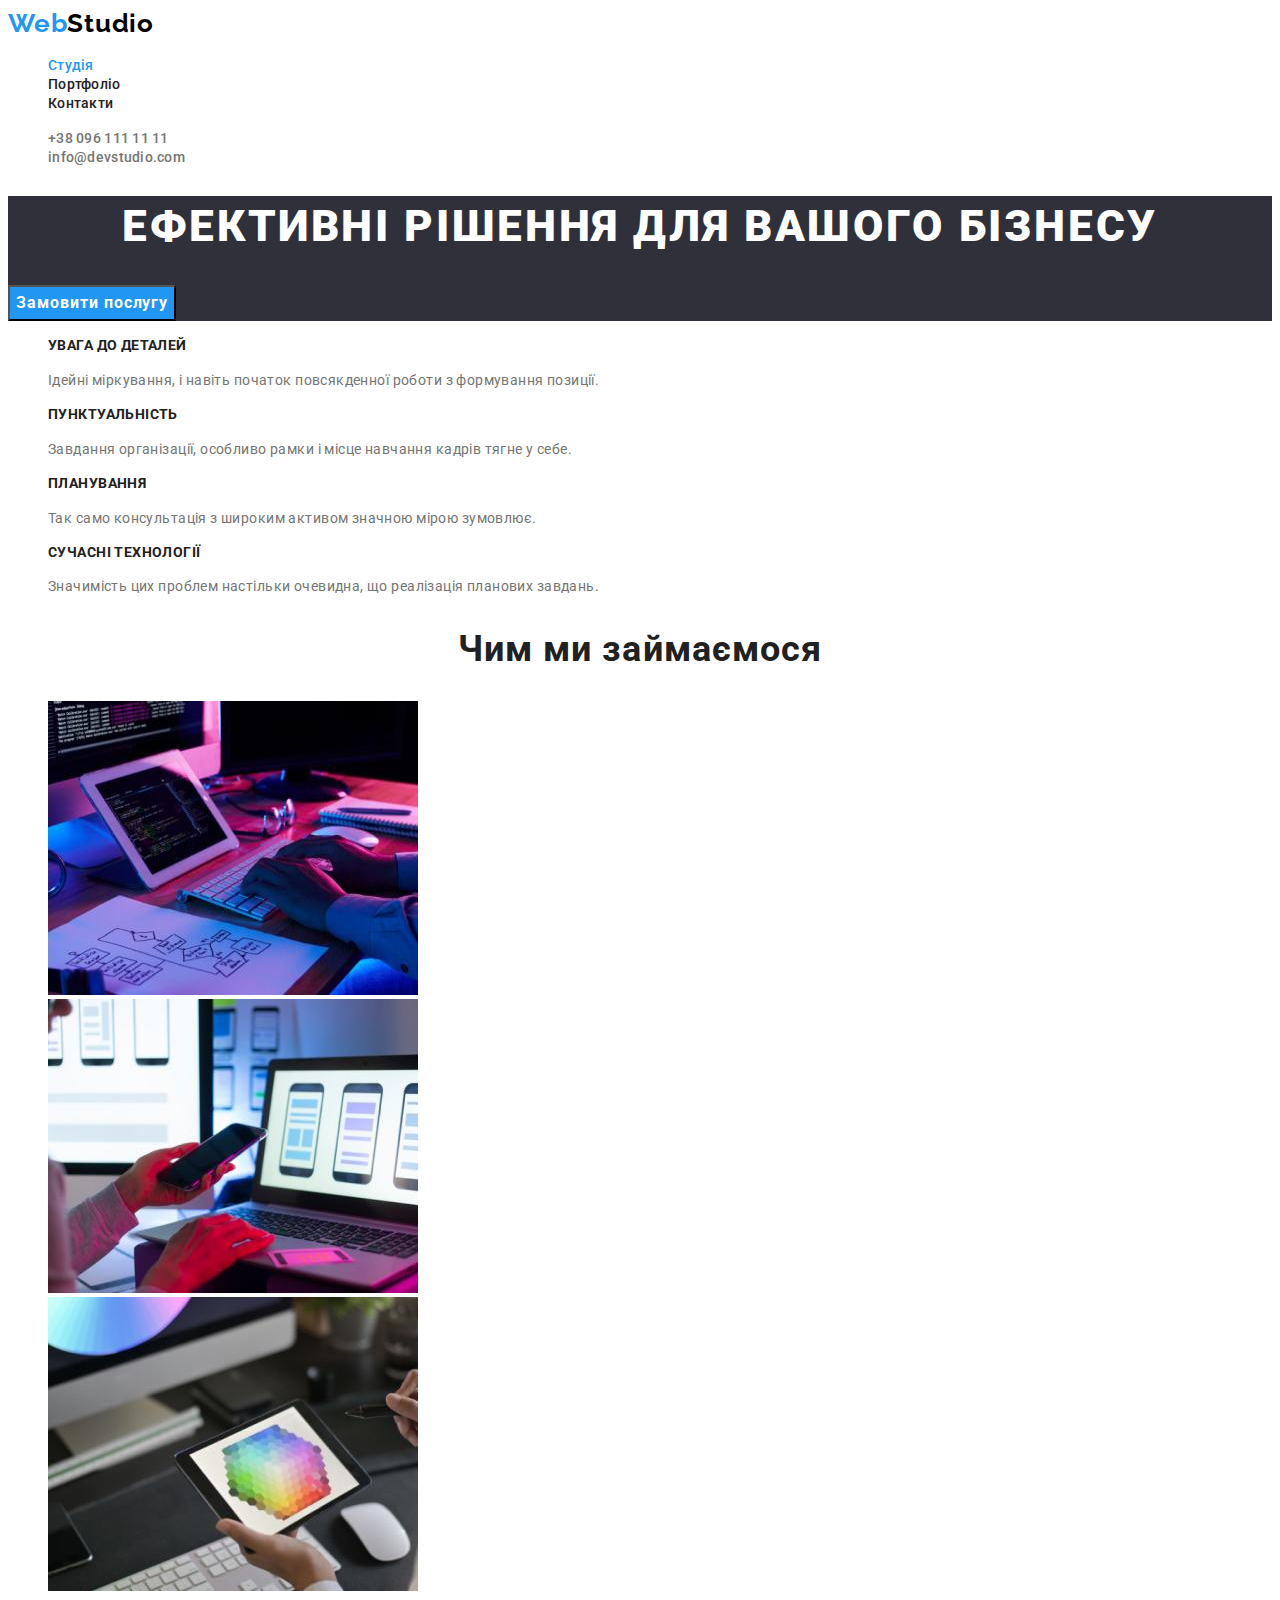
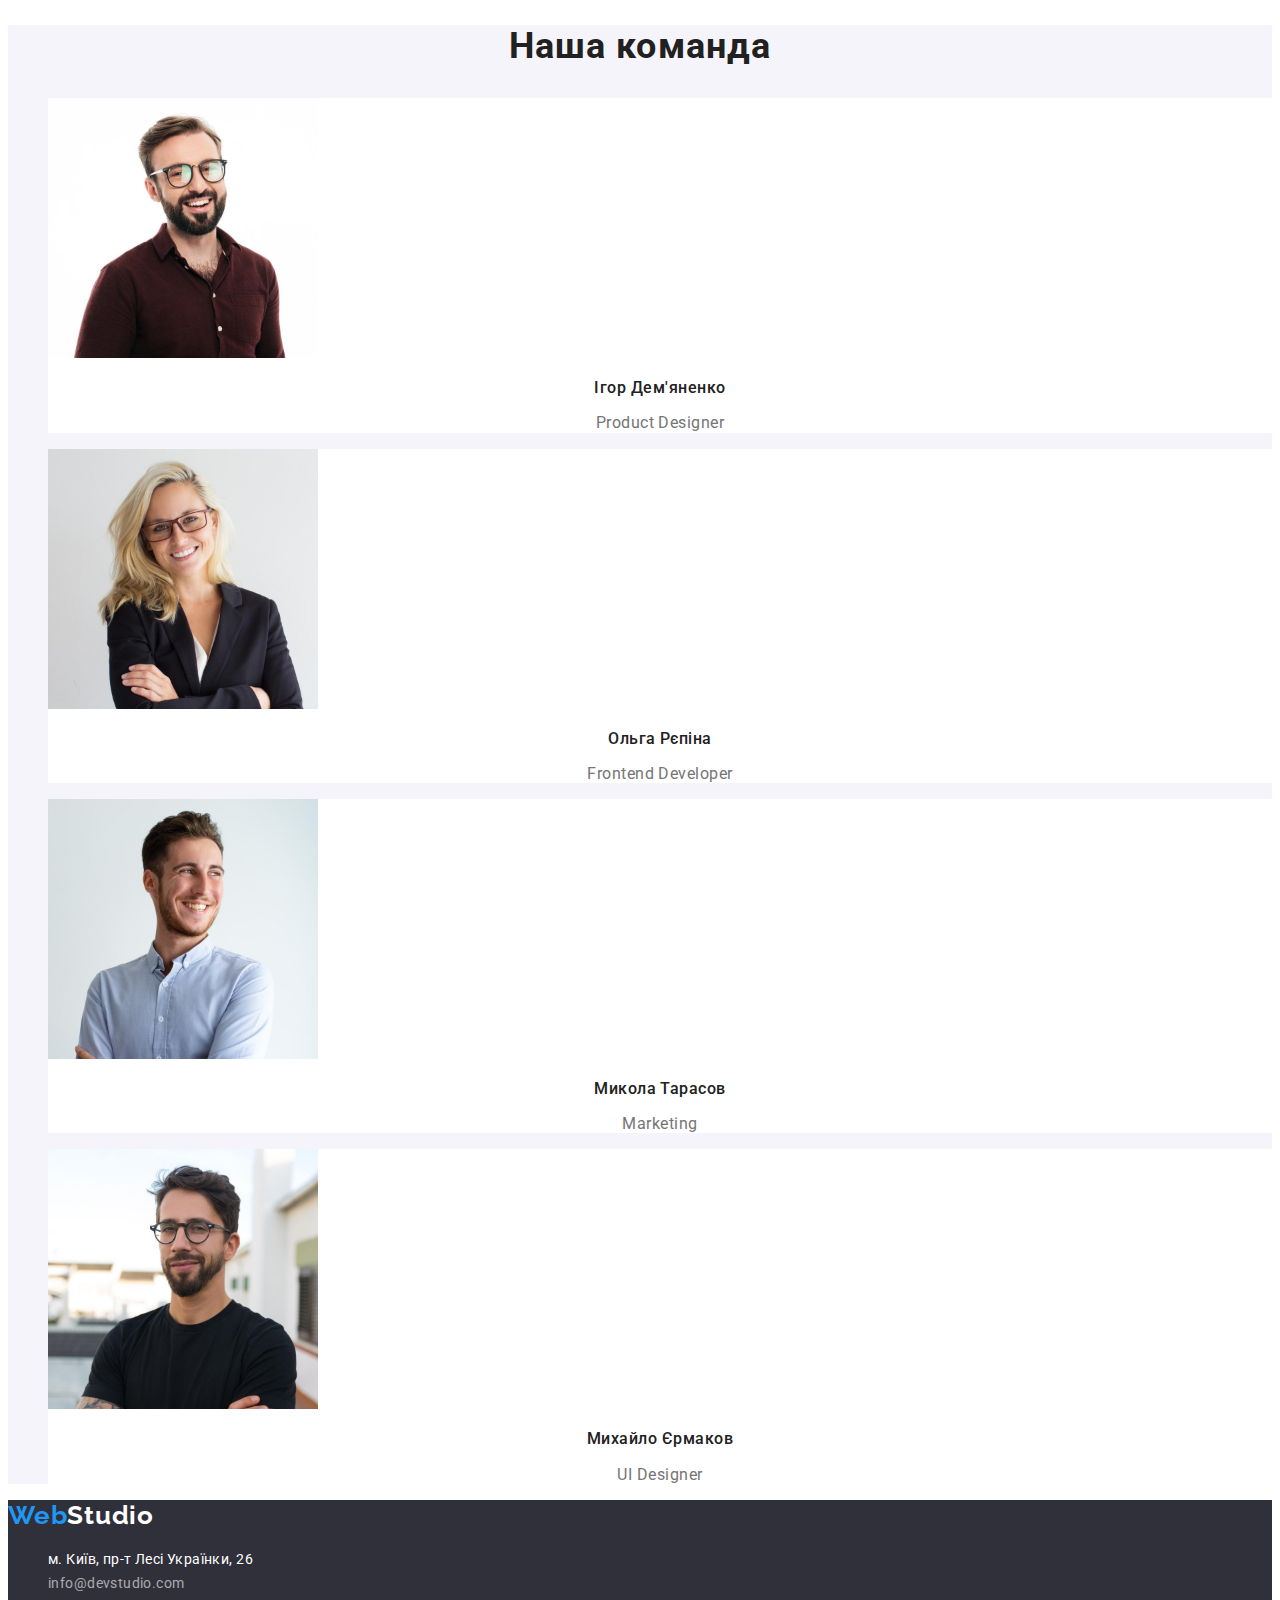
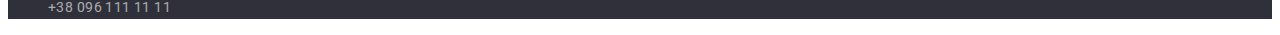
==== index.html @ 01f3c177 "clone repository" ====
<!DOCTYPE html>
<html lang="uk">
  <head>
    <meta charset="UTF-8" />
    <meta http-equiv="X-UA-Compatible" content="IE=edge" />
    <meta name="viewport" content="width=device-width, initial-scale=1.0" />
    <title>Document</title>
    <link rel="stylesheet" href="./css/styles.css" />
    <link rel="preconnect" href="https://fonts.googleapis.com" />
    <link rel="preconnect" href="https://fonts.gstatic.com" crossorigin />
    <link
      href="https://fonts.googleapis.com/css2?family=Raleway:wght@700&family=Roboto:wght@400;500;700;900&display=swap"
      rel="stylesheet"
    />
  </head>
  <body>
    <header>
      <nav>
        <a lang="en" href="#" class="header-logo"> <span>Web</span>Studio </a>
        <ul class="header-navigation">
          <li><a class="link current" href="./index.html"> Студія </a></li>
          <li><a class="link" href="./portfolio.html"> Портфоліо </a></li>
          <li><a class="link" href="#"> Контакти </a></li>
        </ul>
      </nav>

      <ul class="header-contacts">
        <li><a href="tel:380961111111"> +38 096 111 11 11 </a></li>
        <li><a href="mailto:info@devstudio.com"> info@devstudio.com </a></li>
      </ul>
    </header>
    <main>
      <section class="base">
        <h1>Ефективні рішення для вашого бізнесу</h1>
        <button type="button" class="base-order">Замовити послугу</button>
      </section>
      <section class="advantages">
        <h2 hidden>Dummy</h2>
        <!--Елемент потрібний для створення h3-->
        <ul>
          <li>
            <h3 class="advantages-head">УВАГА ДО ДЕТАЛЕЙ</h3>
            <p class="advantages-text">
              Ідейні міркування, і навіть початок повсякденної роботи з
              формування позиції.
            </p>
          </li>
          <li>
            <h3 class="advantages-head">ПУНКТУАЛЬНІСТЬ</h3>
            <p class="advantages-text">
              Завдання організації, особливо рамки і місце навчання кадрів тягне
              у себе.
            </p>
          </li>
          <li>
            <h3 class="advantages-head">ПЛАНУВАННЯ</h3>
            <p class="advantages-text">
              Так само консультація з широким активом значною мірою зумовлює.
            </p>
          </li>
          <li>
            <h3 class="advantages-head">СУЧАСНІ ТЕХНОЛОГІЇ</h3>
            <p class="advantages-text">
              Значимість цих проблем настільки очевидна, що реалізація планових
              завдань.
            </p>
          </li>
        </ul>
      </section>
      <section class="about">
        <h2 class="about-head">Чим ми займаємося</h2>
        <ul>
          <li>
            <img
              src="./images/img11r.jpg"
              alt="Навчання логіці html"
              width="370"
              height="294"
              class="about-image"
            />
          </li>
          <li>
            <img
              src="./images/img12r.jpg"
              alt="Серфінг по інтернету за допомогою телефону"
              width="370"
              height="294"
              class="about-image"
            />
          </li>
          <li>
            <img
              src="./images/img13r.jpg"
              alt="Палітра на графічному планшеті"
              width="370"
              height="294"
              class="about-image"
            />
          </li>
        </ul>
      </section>
      <section class="team">
        <h2 class="team-head">Наша команда</h2>
        <ul>
          <li>
            <img
              src="./images/img2r.jpg"
              alt="Фото Ігора Дем`яненко"
              width="270"
              height="260"
              class="team-photo"
            />
            <h3 class="team-name">Ігор Дем'яненко</h3>
            <p lang="en" class="team-profession">Product Designer</p>
          </li>
          <li>
            <img
              src="./images/img3r.jpg"
              alt="Фото Ольги Рєпіної"
              width="270"
              height="260"
              class="team-photo"
            />
            <h3 class="team-name">Ольга Рєпіна</h3>
            <p lang="en" class="team-profession">Frontend Developer</p>
          </li>
          <li>
            <img
              src="./images/img4r.jpg"
              alt="Фото Миколи Тарасова"
              width="270"
              height="260"
              class="team-photo"
            />
            <h3 class="team-name">Микола Тарасов</h3>
            <p lang="en" class="team-profession">Marketing</p>
          </li>
          <li>
            <img
              src="./images/img5r.jpg"
              alt="Фото Михайла Єрмакова"
              width="270"
              height="260"
              class="team-photo"
            />
            <h3 class="team-name">Михайло Єрмаков</h3>
            <p lang="en" class="team-profession">UI Designer</p>
          </li>
        </ul>
      </section>
    </main>
    <footer>
      <a lang="en" href="#" class="footer-logo"> <span>Web</span>Studio </a>
      <address class="footer-address">
        <ul>
          <li>
            <a
              href="https://goo.gl/maps/CPtrU1FHBa2aNyZL9"
              target="_blank"
              rel="noopener noreferrer"
              class="footer-location"
              >м. Київ, пр-т Лесі Українки, 26</a
            >
          </li>
          <li>
            <a class="footer-contacts" href="mailto:info@devstudio.com">
              info@devstudio.com
            </a>
          </li>
          <li>
            <a class="footer-contacts" href="tel:+380961111111">
              +38 096 111 11 11
            </a>
          </li>
        </ul>
      </address>
    </footer>
  </body>
</html>
---- css/styles.css ----
a {
  text-decoration: none;
}
li {
  list-style-type: none;
}
:root {
  --selection-color: #2196f3;
  --head-color: #212121;
  --text-color: #757575;
}
body {
  font-family: Roboto, sans-serif;
  color: var(--head-color);
}
.header-logo {
  color: #000;
  font-family: Raleway;
  font-size: 26px;
  font-style: normal;
  font-weight: 700;
  line-height: 1.2;
  letter-spacing: 0.78px;
}
.header-logo span {
  color: var(--selection-color);
}
.header-navigation a {
  color: var(--head-color);
  font-family: Roboto;
  font-size: 14px;
  font-style: normal;
  font-weight: 500;
  line-height: 1.2;
  letter-spacing: 0.28px;
}
.header-navigation .link:focus,
.header-navigation .link:hover {
  color: var(--selection-color);
}
.header-navigation .link.current {
  color: var(--selection-color);
}

.header-contacts a {
  color: var(--text-color);
  font-family: Roboto;
  font-size: 14px;
  font-style: normal;
  font-weight: 500;
  line-height: 1.2;
  letter-spacing: 0.28px;
}
.header-contacts a:focus,
.header-contacts a:hover {
  color: var(--selection-color);
}
.base {
  background-color: #2f303a;
}
.base h1 {
  color: #fff;
  text-align: center;
  font-size: 44px;
  font-style: normal;
  font-weight: 900;
  line-height: 1.36364;
  letter-spacing: 2.64px;
  text-transform: uppercase;
}
.base-order {
  color: #fff;
  background-color: var(--selection-color);
  text-align: center;
  font-family: Roboto;
  font-size: 16px;
  font-style: normal;
  font-weight: 700;
  line-height: 1.875;
  letter-spacing: 0.96px;
  cursor: pointer;
}
.advantages-head {
  font-size: 14px;
  font-style: normal;
  font-weight: 700;
  line-height: 1.2;
  letter-spacing: 0.42px;
  text-transform: uppercase;
}
.advantages-text {
  color: var(--text-color);

  font-size: 14px;
  font-style: normal;
  font-weight: 400;
  line-height: 1.71429;
  letter-spacing: 0.42px;
}
.about-head {
  text-align: center;

  font-size: 36px;
  font-style: normal;
  font-weight: 700;
  line-height: 1.2;
  letter-spacing: 1.08px;
}
.team {
  background: #f5f4fa;
}
.team li {
  background-color: #fff;
}
.team-head {
  text-align: center;

  font-size: 36px;
  font-style: normal;
  font-weight: 700;
  line-height: 1.2;
  letter-spacing: 1.08px;
}
.team-name {
  text-align: center;

  font-size: 16px;
  font-style: normal;
  font-weight: 500;
  line-height: 1.2;
  letter-spacing: 0.48px;
}
.team-profession {
  color: var(--text-color);

  text-align: center;

  font-size: 16px;
  font-style: normal;
  font-weight: 400;
  line-height: 1.2;
  letter-spacing: 0.48px;
}
footer {
  background: #2f303a;
}
.footer-logo {
  color: #fff;
  font-family: Raleway;
  font-size: 26px;
  font-style: normal;
  font-weight: 700;
  line-height: 1.2;
  letter-spacing: 0.78px;
}
.footer-logo span {
  color: var(--selection-color);
}
.footer-location {
  color: #fff;

  font-family: Roboto;
  font-size: 14px;
  font-style: normal;
  font-weight: 400;
  line-height: 1.71429;
  letter-spacing: 0.42px;
}
.footer-contacts {
  color: rgba(255, 255, 255, 0.6);

  font-family: Roboto;
  font-size: 14px;
  font-style: normal;
  font-weight: 400;
  line-height: 1.71429;
  letter-spacing: 0.42px;
}
.portfolio-button {
  background-color: #f5f4fa;
  text-align: center;
  cursor: pointer;
  font-size: 16px;
  font-style: normal;
  font-weight: 500;
  line-height: 1.625;
  letter-spacing: 0.48px;
}
.portfolio-button:focus,
.portfolio-button:hover {
  color: #fff;
  background-color: var(--selection-color);
}
.portfolio-head {
  color: var(--head-color);

  font-size: 18px;
  font-style: normal;
  font-weight: 700;
  line-height: 2;
  letter-spacing: 1.08px;
}
.portfolio-text {
  color: var(--text-color);

  font-size: 16px;
  font-style: normal;
  font-weight: 400;
  line-height: 1.875;
  letter-spacing: 0.48px;
}
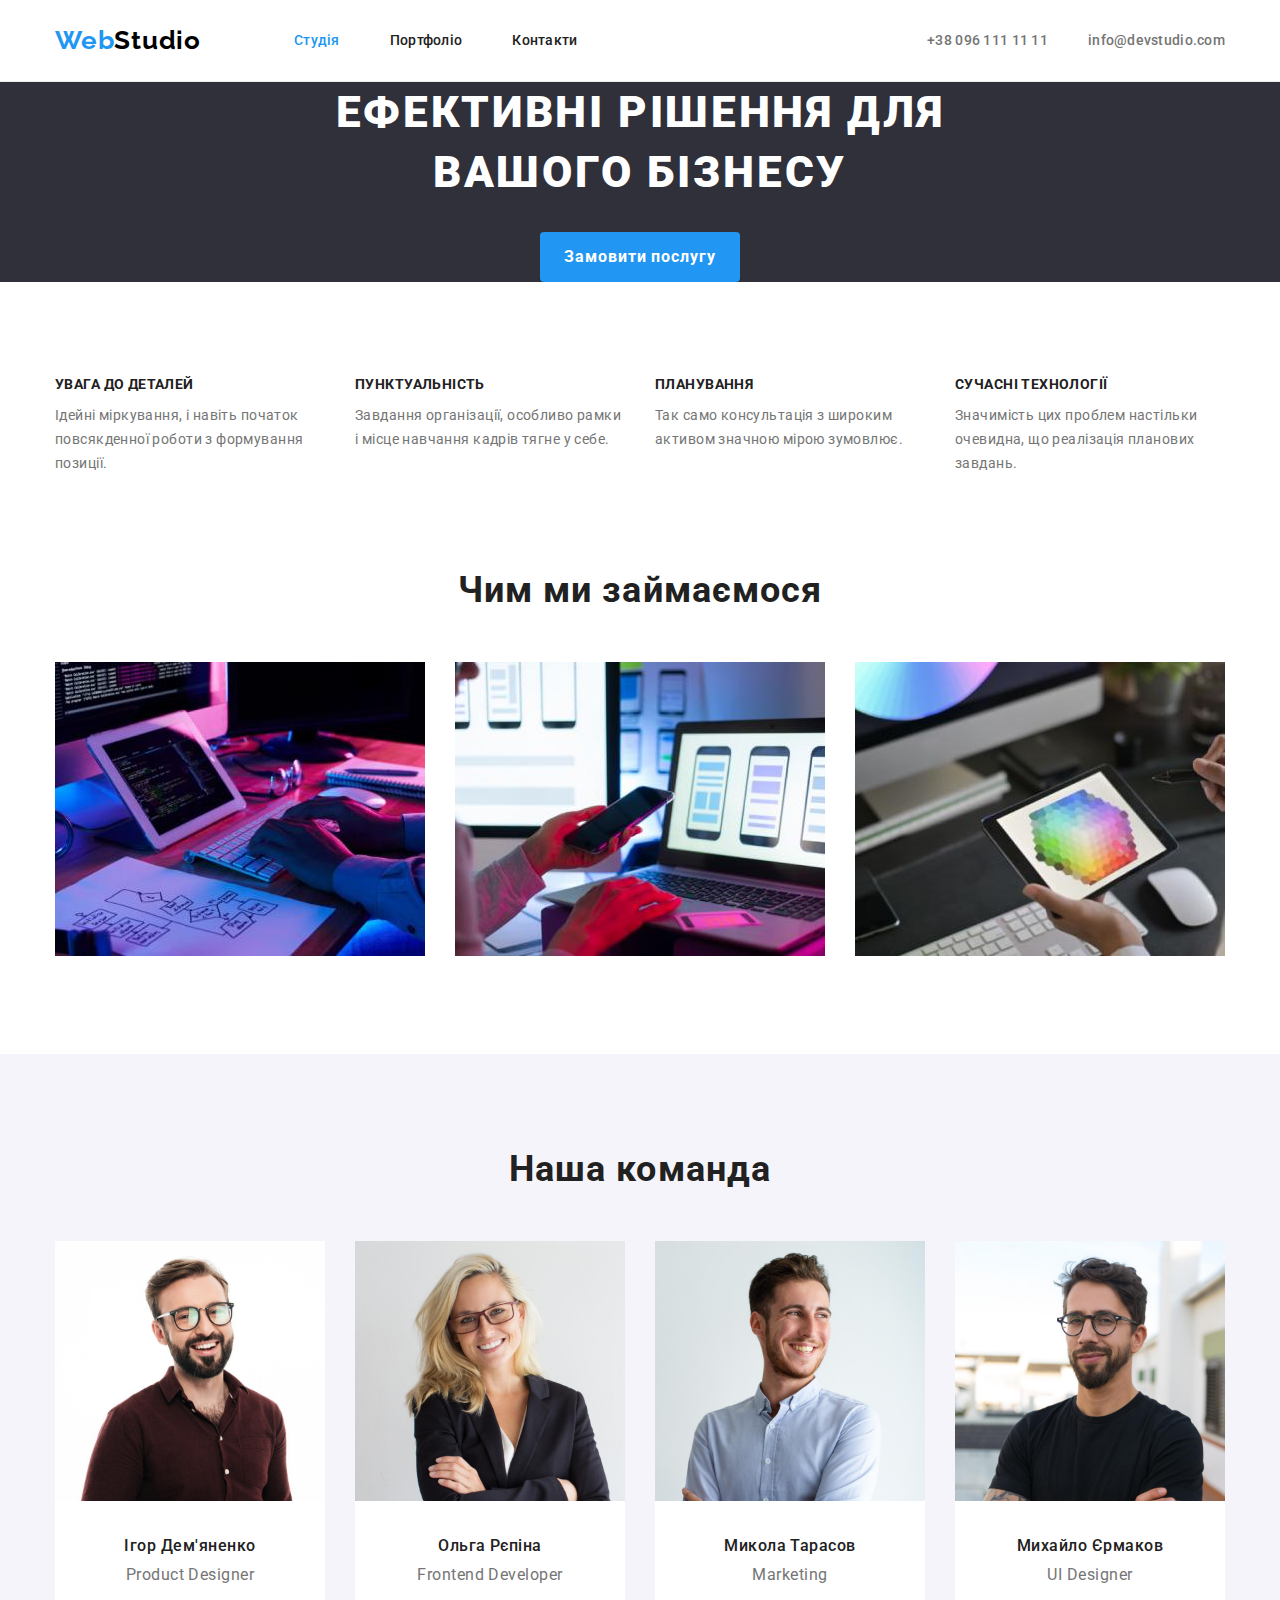
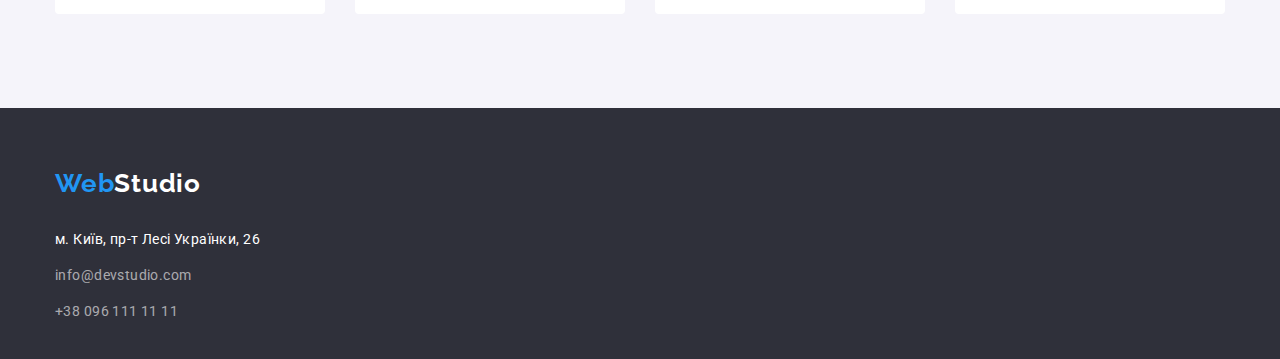
==== commit 186f2437: "dz3" ====
--- a/index.html
+++ b/index.html
@@ -5,60 +5,66 @@
     <meta http-equiv="X-UA-Compatible" content="IE=edge" />
     <meta name="viewport" content="width=device-width, initial-scale=1.0" />
     <title>Document</title>
-    <link rel="stylesheet" href="./css/styles.css" />
+    <link
+      rel="stylesheet"
+      href="https://cdnjs.cloudflare.com/ajax/libs/modern-normalize/2.0.0/modern-normalize.min.css"
+    />
     <link rel="preconnect" href="https://fonts.googleapis.com" />
     <link rel="preconnect" href="https://fonts.gstatic.com" crossorigin />
     <link
       href="https://fonts.googleapis.com/css2?family=Raleway:wght@700&family=Roboto:wght@400;500;700;900&display=swap"
       rel="stylesheet"
     />
+    <link rel="stylesheet" href="./css/styles.css" />
   </head>
   <body>
     <header>
-      <nav>
+        <nav class="head-con container">
         <a lang="en" href="#" class="header-logo"> <span>Web</span>Studio </a>
         <ul class="header-navigation">
-          <li><a class="link current" href="./index.html"> Студія </a></li>
-          <li><a class="link" href="./portfolio.html"> Портфоліо </a></li>
-          <li><a class="link" href="#"> Контакти </a></li>
+          <li class="item"><a class="link current" href="./index.html"> Студія </a></li>
+          <li class="item"><a class="link" href="./portfolio.html"> Портфоліо </a></li>
+          <li class="item"><a class="link" href="#"> Контакти </a></li>
         </ul>
+        <ul class="header-contacts">
+        <li class="item"><a href="tel:380961111111"> +38 096 111 11 11 </a></li>
+        <li class="item"><a href="mailto:info@devstudio.com"> info@devstudio.com </a></li>
+      </ul>
       </nav>
-
-      <ul class="header-contacts">
-        <li><a href="tel:380961111111"> +38 096 111 11 11 </a></li>
-        <li><a href="mailto:info@devstudio.com"> info@devstudio.com </a></li>
-      </ul>
     </header>
     <main>
-      <section class="base">
+      <section class="hero">
+        <div class="container">
         <h1>Ефективні рішення для вашого бізнесу</h1>
-        <button type="button" class="base-order">Замовити послугу</button>
+        <button type="button" class="hero-order">Замовити послугу</button>
+      </div>
       </section>
-      <section class="advantages">
-        <h2 hidden>Dummy</h2>
+      <section class="advantages section">
         <!--Елемент потрібний для створення h3-->
-        <ul>
-          <li>
+          <h2 hidden>Dummy</h2>
+        <div class="container">
+        <ul class="advantages-items">
+          <li class="item">
             <h3 class="advantages-head">УВАГА ДО ДЕТАЛЕЙ</h3>
             <p class="advantages-text">
               Ідейні міркування, і навіть початок повсякденної роботи з
               формування позиції.
             </p>
           </li>
-          <li>
+          <li class="item">
             <h3 class="advantages-head">ПУНКТУАЛЬНІСТЬ</h3>
             <p class="advantages-text">
               Завдання організації, особливо рамки і місце навчання кадрів тягне
               у себе.
             </p>
           </li>
-          <li>
+          <li class="item">
             <h3 class="advantages-head">ПЛАНУВАННЯ</h3>
             <p class="advantages-text">
               Так само консультація з широким активом значною мірою зумовлює.
             </p>
           </li>
-          <li>
+          <li class="item">
             <h3 class="advantages-head">СУЧАСНІ ТЕХНОЛОГІЇ</h3>
             <p class="advantages-text">
               Значимість цих проблем настільки очевидна, що реалізація планових
@@ -66,11 +72,13 @@
             </p>
           </li>
         </ul>
+        </div>
       </section>
-      <section class="about">
-        <h2 class="about-head">Чим ми займаємося</h2>
-        <ul>
-          <li>
+      <section class="about section">
+        <div class="container">
+          <h2 class="about-head">Чим ми займаємося</h2>
+        <ul class="about-items">
+          <li class="item">
             <img
               src="./images/img11r.jpg"
               alt="Навчання логіці html"
@@ -79,7 +87,7 @@
               class="about-image"
             />
           </li>
-          <li>
+          <li class="item">
             <img
               src="./images/img12r.jpg"
               alt="Серфінг по інтернету за допомогою телефону"
@@ -88,7 +96,7 @@
               class="about-image"
             />
           </li>
-          <li>
+          <li class="item">
             <img
               src="./images/img13r.jpg"
               alt="Палітра на графічному планшеті"
@@ -98,11 +106,13 @@
             />
           </li>
         </ul>
+        </div>
       </section>
-      <section class="team">
-        <h2 class="team-head">Наша команда</h2>
-        <ul>
-          <li>
+      <section class="team section">
+        <div class="container">
+          <h2 class="team-head">Наша команда</h2>
+        <ul class="team-items">
+          <li class="item">
             <img
               src="./images/img2r.jpg"
               alt="Фото Ігора Дем`яненко"
@@ -113,7 +123,7 @@
             <h3 class="team-name">Ігор Дем'яненко</h3>
             <p lang="en" class="team-profession">Product Designer</p>
           </li>
-          <li>
+          <li class="item">
             <img
               src="./images/img3r.jpg"
               alt="Фото Ольги Рєпіної"
@@ -124,7 +134,7 @@
             <h3 class="team-name">Ольга Рєпіна</h3>
             <p lang="en" class="team-profession">Frontend Developer</p>
           </li>
-          <li>
+          <li class="item">
             <img
               src="./images/img4r.jpg"
               alt="Фото Миколи Тарасова"
@@ -135,7 +145,7 @@
             <h3 class="team-name">Микола Тарасов</h3>
             <p lang="en" class="team-profession">Marketing</p>
           </li>
-          <li>
+          <li class="item">
             <img
               src="./images/img5r.jpg"
               alt="Фото Михайла Єрмакова"
@@ -147,13 +157,15 @@
             <p lang="en" class="team-profession">UI Designer</p>
           </li>
         </ul>
+        </div>
       </section>
     </main>
     <footer>
-      <a lang="en" href="#" class="footer-logo"> <span>Web</span>Studio </a>
+      <div class="container">
+        <a lang="en" href="#" class="footer-logo"> <span>Web</span>Studio </a>
       <address class="footer-address">
-        <ul>
-          <li>
+        <ul class="footer-items">
+          <li class="item">
             <a
               href="https://goo.gl/maps/CPtrU1FHBa2aNyZL9"
               target="_blank"
@@ -162,18 +174,19 @@
               >м. Київ, пр-т Лесі Українки, 26</a
             >
           </li>
-          <li>
+          <li class="item">
             <a class="footer-contacts" href="mailto:info@devstudio.com">
               info@devstudio.com
             </a>
           </li>
-          <li>
+          <li class="item">
             <a class="footer-contacts" href="tel:+380961111111">
               +38 096 111 11 11
             </a>
           </li>
         </ul>
       </address>
+      </div>
     </footer>
   </body>
 </html>
--- a/css/styles.css
+++ b/css/styles.css
@@ -1,3 +1,7 @@
+/* Для всіх секцій використовується один клас .section, задані верхні і нижні падінги по 94px, що відсувають контент всередину секції.*/
+
+
+/*загальні зміни*/
 a {
   text-decoration: none;
 }
@@ -12,7 +16,26 @@
 body {
   font-family: Roboto, sans-serif;
   color: var(--head-color);
-}
+  margin: 0;
+}
+h1,h2,h3,h4,p,ul {
+  margin: 0;
+  padding: 0;
+}
+.container {
+  width: 1200px;
+  padding: 0 15px;
+  margin-left: auto;
+  margin-right: auto;
+}
+.section{
+  padding-bottom: 94px;
+}
+/*header*/
+header{
+  border-bottom:1px solid #ECECEC;
+}
+
 .header-logo {
   color: #000;
   font-family: Raleway;
@@ -25,7 +48,24 @@
 .header-logo span {
   color: var(--selection-color);
 }
+.head-con{
+  display: flex;
+  align-items: center;
+}
+
+/*header-navigation*/
+
+.header-navigation{
+  display: flex;
+  margin-left: 93px;
+}
+.header-navigation .item:not(:last-child){
+  margin-right: 50px;
+}
 .header-navigation a {
+  display: block;
+padding: 32px 0;
+
   color: var(--head-color);
   font-family: Roboto;
   font-size: 14px;
@@ -42,7 +82,17 @@
   color: var(--selection-color);
 }
 
+/*header-contacts*/
+
+.header-contacts{
+  display: flex;
+  margin-left: auto;
+}
+.header-contacts .item:not(:last-child){
+  margin-right: 40px;
+}
 .header-contacts a {
+
   color: var(--text-color);
   font-family: Roboto;
   font-size: 14px;
@@ -55,10 +105,23 @@
 .header-contacts a:hover {
   color: var(--selection-color);
 }
-.base {
+
+/*index.html*/
+/*hero*/
+
+.hero {
+  text-align: center;
   background-color: #2f303a;
-}
-.base h1 {
+  
+}
+.hero h1 {
+  
+  width: 696px;
+  
+  margin-bottom: 30px;
+  margin-left: auto;
+  margin-right: auto;
+
   color: #fff;
   text-align: center;
   font-size: 44px;
@@ -68,7 +131,13 @@
   letter-spacing: 2.64px;
   text-transform: uppercase;
 }
-.base-order {
+.hero-order {
+  padding: 0;
+width: 200px;
+height: 50px;
+border-radius: 4px;
+border: var(--selection-color);
+
   color: #fff;
   background-color: var(--selection-color);
   text-align: center;
@@ -80,7 +149,24 @@
   letter-spacing: 0.96px;
   cursor: pointer;
 }
+
+/*advantages*/
+
+.advantages{
+  padding-top: 94px;
+}
+
+.advantages-items{
+  display: flex;
+  justify-content: space-between;
+}
+.advantages-items .item{
+  width: 270px;
+}
+
 .advantages-head {
+margin-bottom: 10px;
+
   font-size: 14px;
   font-style: normal;
   font-weight: 700;
@@ -97,7 +183,16 @@
   line-height: 1.71429;
   letter-spacing: 0.42px;
 }
+
+/*about*/
+.about-items{
+  display: flex;
+}
+.about-items .item:not(:last-child){
+  margin-right: 30px;
+}
 .about-head {
+  margin-bottom: 50px;
   text-align: center;
 
   font-size: 36px;
@@ -106,13 +201,18 @@
   line-height: 1.2;
   letter-spacing: 1.08px;
 }
+
+/*team*/
+
 .team {
   background: #f5f4fa;
+  padding-top: 94px;
 }
 .team li {
   background-color: #fff;
 }
 .team-head {
+  margin-bottom: 50px;
   text-align: center;
 
   font-size: 36px;
@@ -121,7 +221,17 @@
   line-height: 1.2;
   letter-spacing: 1.08px;
 }
+.team-items{
+  display: flex;
+}
+.team-items .item:not(:last-child){
+  margin-right: 30px;
+}
+.team-items .item{
+  border-radius: 0px 0px 4px 4px;
+}
 .team-name {
+  margin-top: 30px;
   text-align: center;
 
   font-size: 16px;
@@ -131,6 +241,8 @@
   letter-spacing: 0.48px;
 }
 .team-profession {
+  margin-top: 10px;
+  margin-bottom: 30px;
   color: var(--text-color);
 
   text-align: center;
@@ -141,42 +253,24 @@
   line-height: 1.2;
   letter-spacing: 0.48px;
 }
-footer {
-  background: #2f303a;
-}
-.footer-logo {
-  color: #fff;
-  font-family: Raleway;
-  font-size: 26px;
-  font-style: normal;
-  font-weight: 700;
-  line-height: 1.2;
-  letter-spacing: 0.78px;
-}
-.footer-logo span {
-  color: var(--selection-color);
-}
-.footer-location {
-  color: #fff;
-
-  font-family: Roboto;
-  font-size: 14px;
-  font-style: normal;
-  font-weight: 400;
-  line-height: 1.71429;
-  letter-spacing: 0.42px;
-}
-.footer-contacts {
-  color: rgba(255, 255, 255, 0.6);
-
-  font-family: Roboto;
-  font-size: 14px;
-  font-style: normal;
-  font-weight: 400;
-  line-height: 1.71429;
-  letter-spacing: 0.42px;
+
+/*portfolio.html*/
+.portfolio{
+  padding-top: 94px;
+}
+.portfolio-navigation{
+display: flex;
+justify-content: center;
+margin-bottom: 50px;
+}
+.portfolio-navigation .item:not(:last-child){
+  margin-right: 8px;
 }
 .portfolio-button {
+  padding: 6px 22px;
+border-radius: 4px;
+border: #f5f4fa;
+
   background-color: #f5f4fa;
   text-align: center;
   cursor: pointer;
@@ -191,9 +285,28 @@
   color: #fff;
   background-color: var(--selection-color);
 }
+.portfolio-posters{
+  display: flex;
+  flex-wrap: wrap;
+}
+.portfolio-posters .port-border{
+  border-bottom: 1px solid #eee;
+  border-right: 1px solid #eee;
+  border-left: 1px solid #eee;
+  padding-top: 20px;
+}
+.portfolio-posters .item:not(:nth-child(3n)){
+  margin-right: 30px;
+}
+.portfolio-posters .item:not(:nth-last-child(-n + 3)){
+  margin-bottom: 30px;
+}
+
+
 .portfolio-head {
+  margin: 0 24px 4px;
+
   color: var(--head-color);
-
   font-size: 18px;
   font-style: normal;
   font-weight: 700;
@@ -201,11 +314,60 @@
   letter-spacing: 1.08px;
 }
 .portfolio-text {
+  margin: 0 24px 20px;
+
   color: var(--text-color);
-
   font-size: 16px;
   font-style: normal;
   font-weight: 400;
   line-height: 1.875;
   letter-spacing: 0.48px;
 }
+
+/*footer*/
+
+footer {
+  background: #2f303a;
+  height: 251px;
+}
+.footer-logo {
+  display: inline-block;
+  margin-top: 60px;
+
+  color: #fff;
+  font-family: Raleway;
+  font-size: 26px;
+  font-style: normal;
+  font-weight: 700;
+  line-height: 1.2;
+  letter-spacing: 0.78px;
+}
+.footer-logo span {
+  color: var(--selection-color);
+}
+.footer-items{
+  margin-top: 28px;
+}
+.footer-items .item:not(:last-child){
+  margin-bottom: 12px;
+}
+.footer-location {
+  color: #fff;
+
+  font-family: Roboto;
+  font-size: 14px;
+  font-style: normal;
+  font-weight: 400;
+  line-height: 1.71429;
+  letter-spacing: 0.42px;
+}
+.footer-contacts {
+  color: rgba(255, 255, 255, 0.6);
+
+  font-family: Roboto;
+  font-size: 14px;
+  font-style: normal;
+  font-weight: 400;
+  line-height: 1.71429;
+  letter-spacing: 0.42px;
+}
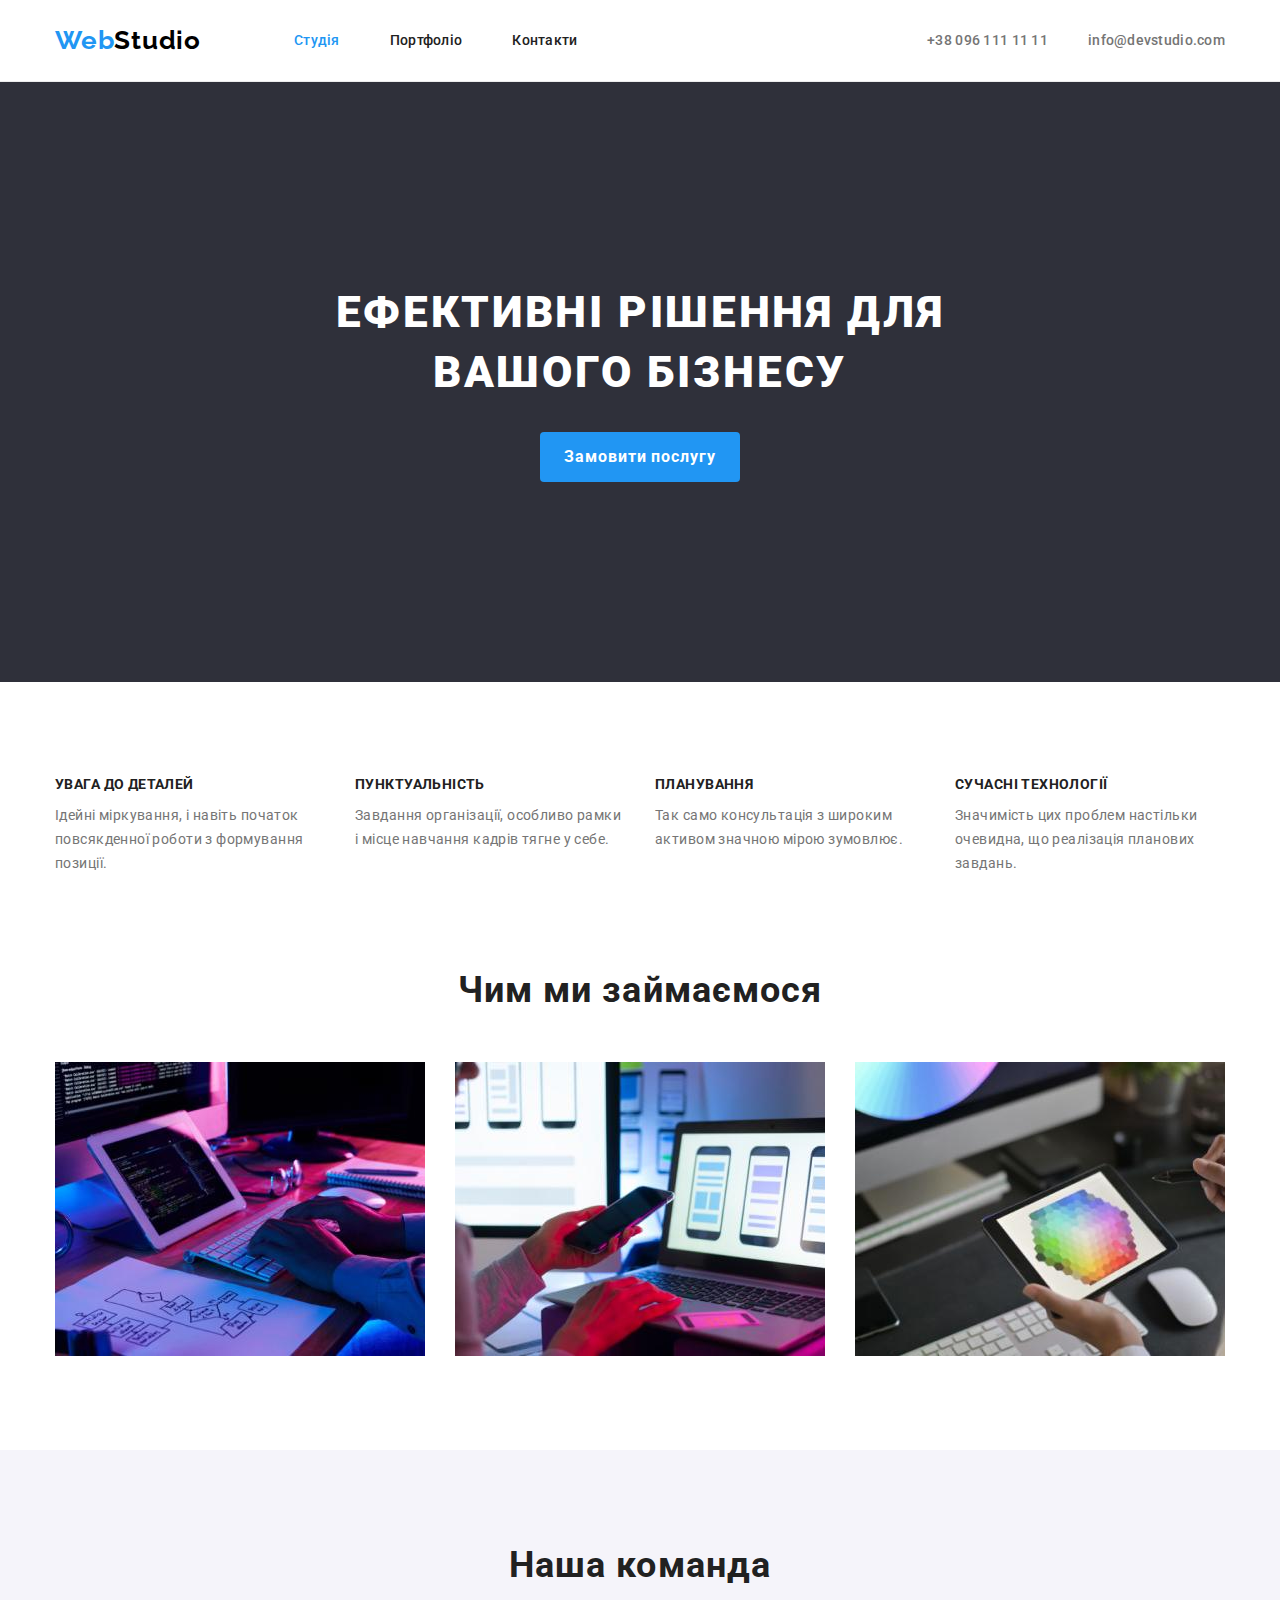
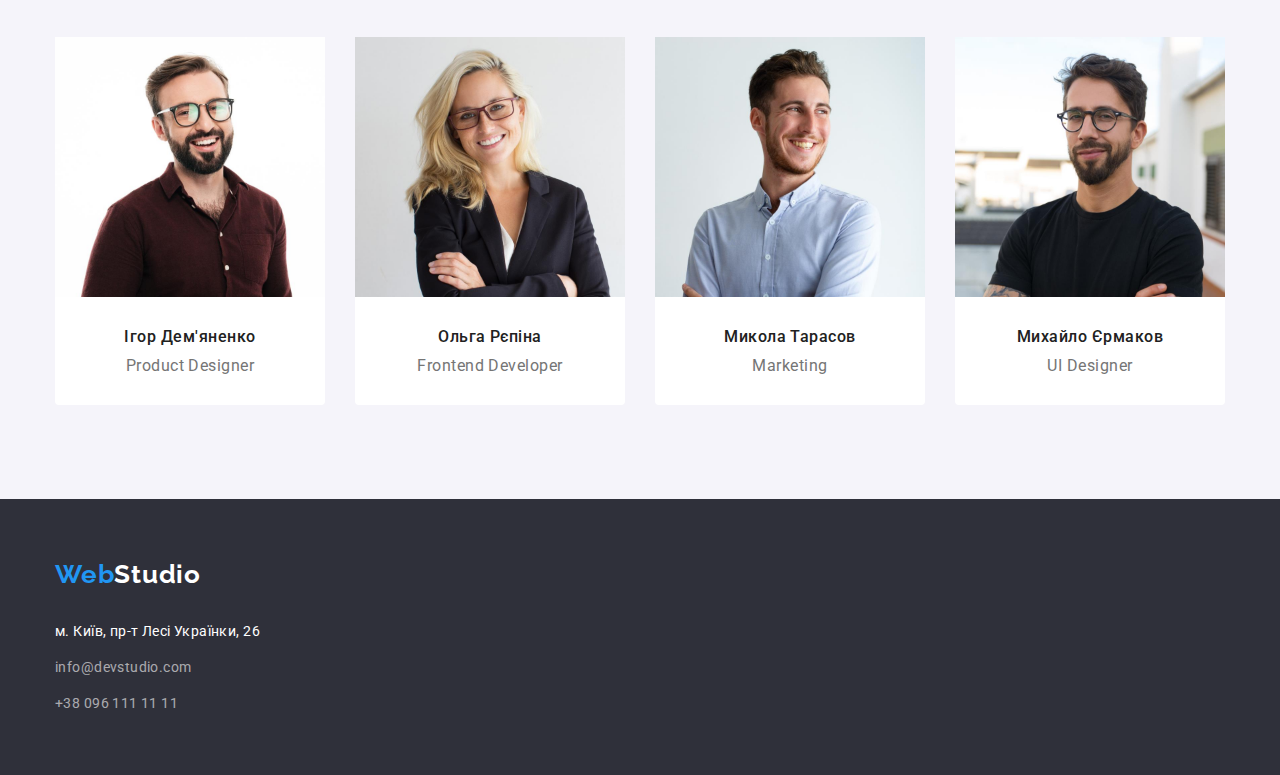
==== commit ce89b8ca: "corect dz" ====
--- a/index.html
+++ b/index.html
@@ -19,173 +19,191 @@
   </head>
   <body>
     <header>
-        <nav class="head-con container">
-        <a lang="en" href="#" class="header-logo"> <span>Web</span>Studio </a>
-        <ul class="header-navigation">
-          <li class="item"><a class="link current" href="./index.html"> Студія </a></li>
-          <li class="item"><a class="link" href="./portfolio.html"> Портфоліо </a></li>
-          <li class="item"><a class="link" href="#"> Контакти </a></li>
+      <div class="head-container container">
+        <nav class="head-con">
+          <a lang="en" href="#" class="header-logo"> <span>Web</span>Studio </a>
+          <ul class="header-navigation">
+            <li class="item">
+              <a class="link current" href="./index.html"> Студія </a>
+            </li>
+            <li class="item">
+              <a class="link" href="./portfolio.html"> Портфоліо </a>
+            </li>
+            <li class="item"><a class="link" href="#"> Контакти </a></li>
+          </ul>
+        </nav>
+        <ul class="header-contacts">
+          <li class="item">
+            <a href="tel:380961111111"> +38 096 111 11 11 </a>
+          </li>
+          <li class="item">
+            <a href="mailto:info@devstudio.com"> info@devstudio.com </a>
+          </li>
         </ul>
-        <ul class="header-contacts">
-        <li class="item"><a href="tel:380961111111"> +38 096 111 11 11 </a></li>
-        <li class="item"><a href="mailto:info@devstudio.com"> info@devstudio.com </a></li>
-      </ul>
-      </nav>
+      </div>
     </header>
     <main>
       <section class="hero">
         <div class="container">
-        <h1>Ефективні рішення для вашого бізнесу</h1>
-        <button type="button" class="hero-order">Замовити послугу</button>
-      </div>
+          <h1>Ефективні рішення для вашого бізнесу</h1>
+          <button type="button" class="hero-order">Замовити послугу</button>
+        </div>
       </section>
       <section class="advantages section">
         <!--Елемент потрібний для створення h3-->
-          <h2 hidden>Dummy</h2>
-        <div class="container">
-        <ul class="advantages-items">
-          <li class="item">
-            <h3 class="advantages-head">УВАГА ДО ДЕТАЛЕЙ</h3>
-            <p class="advantages-text">
-              Ідейні міркування, і навіть початок повсякденної роботи з
-              формування позиції.
-            </p>
-          </li>
-          <li class="item">
-            <h3 class="advantages-head">ПУНКТУАЛЬНІСТЬ</h3>
-            <p class="advantages-text">
-              Завдання організації, особливо рамки і місце навчання кадрів тягне
-              у себе.
-            </p>
-          </li>
-          <li class="item">
-            <h3 class="advantages-head">ПЛАНУВАННЯ</h3>
-            <p class="advantages-text">
-              Так само консультація з широким активом значною мірою зумовлює.
-            </p>
-          </li>
-          <li class="item">
-            <h3 class="advantages-head">СУЧАСНІ ТЕХНОЛОГІЇ</h3>
-            <p class="advantages-text">
-              Значимість цих проблем настільки очевидна, що реалізація планових
-              завдань.
-            </p>
-          </li>
-        </ul>
+        <div class="container">
+          <h2 class="visually-hidden">Dummy</h2>
+          <ul class="advantages-items">
+            <li class="item">
+              <h3 class="advantages-head">УВАГА ДО ДЕТАЛЕЙ</h3>
+              <p class="advantages-text">
+                Ідейні міркування, і навіть початок повсякденної роботи з
+                формування позиції.
+              </p>
+            </li>
+            <li class="item">
+              <h3 class="advantages-head">ПУНКТУАЛЬНІСТЬ</h3>
+              <p class="advantages-text">
+                Завдання організації, особливо рамки і місце навчання кадрів
+                тягне у себе.
+              </p>
+            </li>
+            <li class="item">
+              <h3 class="advantages-head">ПЛАНУВАННЯ</h3>
+              <p class="advantages-text">
+                Так само консультація з широким активом значною мірою зумовлює.
+              </p>
+            </li>
+            <li class="item">
+              <h3 class="advantages-head">СУЧАСНІ ТЕХНОЛОГІЇ</h3>
+              <p class="advantages-text">
+                Значимість цих проблем настільки очевидна, що реалізація
+                планових завдань.
+              </p>
+            </li>
+          </ul>
         </div>
       </section>
       <section class="about section">
         <div class="container">
           <h2 class="about-head">Чим ми займаємося</h2>
-        <ul class="about-items">
-          <li class="item">
-            <img
-              src="./images/img11r.jpg"
-              alt="Навчання логіці html"
-              width="370"
-              height="294"
-              class="about-image"
-            />
-          </li>
-          <li class="item">
-            <img
-              src="./images/img12r.jpg"
-              alt="Серфінг по інтернету за допомогою телефону"
-              width="370"
-              height="294"
-              class="about-image"
-            />
-          </li>
-          <li class="item">
-            <img
-              src="./images/img13r.jpg"
-              alt="Палітра на графічному планшеті"
-              width="370"
-              height="294"
-              class="about-image"
-            />
-          </li>
-        </ul>
+          <ul class="about-items">
+            <li class="item">
+              <img
+                src="./images/img11r.jpg"
+                alt="Навчання логіці html"
+                width="370"
+                height="294"
+                class="about-image"
+              />
+            </li>
+            <li class="item">
+              <img
+                src="./images/img12r.jpg"
+                alt="Серфінг по інтернету за допомогою телефону"
+                width="370"
+                height="294"
+                class="about-image"
+              />
+            </li>
+            <li class="item">
+              <img
+                src="./images/img13r.jpg"
+                alt="Палітра на графічному планшеті"
+                width="370"
+                height="294"
+                class="about-image"
+              />
+            </li>
+          </ul>
         </div>
       </section>
       <section class="team section">
         <div class="container">
           <h2 class="team-head">Наша команда</h2>
-        <ul class="team-items">
-          <li class="item">
-            <img
-              src="./images/img2r.jpg"
-              alt="Фото Ігора Дем`яненко"
-              width="270"
-              height="260"
-              class="team-photo"
-            />
-            <h3 class="team-name">Ігор Дем'яненко</h3>
-            <p lang="en" class="team-profession">Product Designer</p>
-          </li>
-          <li class="item">
-            <img
-              src="./images/img3r.jpg"
-              alt="Фото Ольги Рєпіної"
-              width="270"
-              height="260"
-              class="team-photo"
-            />
-            <h3 class="team-name">Ольга Рєпіна</h3>
-            <p lang="en" class="team-profession">Frontend Developer</p>
-          </li>
-          <li class="item">
-            <img
-              src="./images/img4r.jpg"
-              alt="Фото Миколи Тарасова"
-              width="270"
-              height="260"
-              class="team-photo"
-            />
-            <h3 class="team-name">Микола Тарасов</h3>
-            <p lang="en" class="team-profession">Marketing</p>
-          </li>
-          <li class="item">
-            <img
-              src="./images/img5r.jpg"
-              alt="Фото Михайла Єрмакова"
-              width="270"
-              height="260"
-              class="team-photo"
-            />
-            <h3 class="team-name">Михайло Єрмаков</h3>
-            <p lang="en" class="team-profession">UI Designer</p>
-          </li>
-        </ul>
+          <ul class="team-items">
+            <li class="item">
+              <img
+                src="./images/img2r.jpg"
+                alt="Фото Ігора Дем`яненко"
+                width="270"
+                height="260"
+                class="team-photo"
+              />
+              <div class="team-box">
+                <h3 class="team-name">Ігор Дем'яненко</h3>
+                <p lang="en" class="team-profession">Product Designer</p>
+              </div>
+            </li>
+            <li class="item">
+              <img
+                src="./images/img3r.jpg"
+                alt="Фото Ольги Рєпіної"
+                width="270"
+                height="260"
+                class="team-photo"
+              />
+              <div class="team-box">
+                <h3 class="team-name">Ольга Рєпіна</h3>
+                <p lang="en" class="team-profession">Frontend Developer</p>
+              </div>
+            </li>
+            <li class="item">
+              <img
+                src="./images/img4r.jpg"
+                alt="Фото Миколи Тарасова"
+                width="270"
+                height="260"
+                class="team-photo"
+              />
+              <div class="team-box">
+                <h3 class="team-name">Микола Тарасов</h3>
+                <p lang="en" class="team-profession">Marketing</p>
+              </div>
+            </li>
+            <li class="item">
+              <img
+                src="./images/img5r.jpg"
+                alt="Фото Михайла Єрмакова"
+                width="270"
+                height="260"
+                class="team-photo"
+              />
+              <div class="team-box">
+                <h3 class="team-name">Михайло Єрмаков</h3>
+                <p lang="en" class="team-profession">UI Designer</p>
+              </div>
+            </li>
+          </ul>
         </div>
       </section>
     </main>
     <footer>
       <div class="container">
         <a lang="en" href="#" class="footer-logo"> <span>Web</span>Studio </a>
-      <address class="footer-address">
-        <ul class="footer-items">
-          <li class="item">
-            <a
-              href="https://goo.gl/maps/CPtrU1FHBa2aNyZL9"
-              target="_blank"
-              rel="noopener noreferrer"
-              class="footer-location"
-              >м. Київ, пр-т Лесі Українки, 26</a
-            >
-          </li>
-          <li class="item">
-            <a class="footer-contacts" href="mailto:info@devstudio.com">
-              info@devstudio.com
-            </a>
-          </li>
-          <li class="item">
-            <a class="footer-contacts" href="tel:+380961111111">
-              +38 096 111 11 11
-            </a>
-          </li>
-        </ul>
-      </address>
+        <address class="footer-address">
+          <ul class="footer-items">
+            <li class="item">
+              <a
+                href="https://goo.gl/maps/CPtrU1FHBa2aNyZL9"
+                target="_blank"
+                rel="noopener noreferrer"
+                class="footer-location"
+                >м. Київ, пр-т Лесі Українки, 26</a
+              >
+            </li>
+            <li class="item">
+              <a class="footer-contacts" href="mailto:info@devstudio.com">
+                info@devstudio.com
+              </a>
+            </li>
+            <li class="item">
+              <a class="footer-contacts" href="tel:+380961111111">
+                +38 096 111 11 11
+              </a>
+            </li>
+          </ul>
+        </address>
       </div>
     </footer>
   </body>
--- a/css/styles.css
+++ b/css/styles.css
@@ -1,6 +1,3 @@
-/* Для всіх секцій використовується один клас .section, задані верхні і нижні падінги по 94px, що відсувають контент всередину секції.*/
-
-
 /*загальні зміни*/
 a {
   text-decoration: none;
@@ -18,9 +15,17 @@
   color: var(--head-color);
   margin: 0;
 }
-h1,h2,h3,h4,p,ul {
+h1,
+h2,
+h3,
+h4,
+p,
+ul {
   margin: 0;
   padding: 0;
+}
+img {
+  display: block;
 }
 .container {
   width: 1200px;
@@ -28,14 +33,26 @@
   margin-left: auto;
   margin-right: auto;
 }
-.section{
+.section {
   padding-bottom: 94px;
 }
+.visually-hidden {
+  visibility: hidden;
+  pointer-events: none;
+  position: absolute;
+}
 /*header*/
-header{
-  border-bottom:1px solid #ECECEC;
-}
-
+header {
+  border-bottom: 1px solid #ececec;
+}
+.head-container {
+  display: flex;
+  align-items: center;
+}
+.head-con {
+  display: flex;
+  align-items: center;
+}
 .header-logo {
   color: #000;
   font-family: Raleway;
@@ -48,23 +65,19 @@
 .header-logo span {
   color: var(--selection-color);
 }
-.head-con{
-  display: flex;
-  align-items: center;
-}
 
 /*header-navigation*/
 
-.header-navigation{
+.header-navigation {
   display: flex;
   margin-left: 93px;
 }
-.header-navigation .item:not(:last-child){
+.header-navigation .item:not(:last-child) {
   margin-right: 50px;
 }
 .header-navigation a {
   display: block;
-padding: 32px 0;
+  padding: 32px 0;
 
   color: var(--head-color);
   font-family: Roboto;
@@ -84,15 +97,14 @@
 
 /*header-contacts*/
 
-.header-contacts{
+.header-contacts {
   display: flex;
   margin-left: auto;
 }
-.header-contacts .item:not(:last-child){
+.header-contacts .item:not(:last-child) {
   margin-right: 40px;
 }
 .header-contacts a {
-
   color: var(--text-color);
   font-family: Roboto;
   font-size: 14px;
@@ -112,12 +124,11 @@
 .hero {
   text-align: center;
   background-color: #2f303a;
-  
+  padding: 200px 0;
 }
 .hero h1 {
-  
   width: 696px;
-  
+
   margin-bottom: 30px;
   margin-left: auto;
   margin-right: auto;
@@ -133,10 +144,10 @@
 }
 .hero-order {
   padding: 0;
-width: 200px;
-height: 50px;
-border-radius: 4px;
-border: var(--selection-color);
+  width: 200px;
+  height: 50px;
+  border-radius: 4px;
+  border: var(--selection-color);
 
   color: #fff;
   background-color: var(--selection-color);
@@ -152,20 +163,22 @@
 
 /*advantages*/
 
-.advantages{
+.advantages {
   padding-top: 94px;
 }
 
-.advantages-items{
-  display: flex;
-  justify-content: space-between;
-}
-.advantages-items .item{
+.advantages-items {
+  display: flex;
+}
+.advantages-items .item {
   width: 270px;
 }
+.advantages-items .item:not(:last-child) {
+  margin-right: 30px;
+}
 
 .advantages-head {
-margin-bottom: 10px;
+  margin-bottom: 10px;
 
   font-size: 14px;
   font-style: normal;
@@ -185,10 +198,10 @@
 }
 
 /*about*/
-.about-items{
-  display: flex;
-}
-.about-items .item:not(:last-child){
+.about-items {
+  display: flex;
+}
+.about-items .item:not(:last-child) {
   margin-right: 30px;
 }
 .about-head {
@@ -221,17 +234,19 @@
   line-height: 1.2;
   letter-spacing: 1.08px;
 }
-.team-items{
-  display: flex;
-}
-.team-items .item:not(:last-child){
+.team-items {
+  display: flex;
+}
+.team-items .item:not(:last-child) {
   margin-right: 30px;
 }
-.team-items .item{
+.team-items .item {
   border-radius: 0px 0px 4px 4px;
 }
+.team-box {
+  padding: 30px 0;
+}
 .team-name {
-  margin-top: 30px;
   text-align: center;
 
   font-size: 16px;
@@ -242,11 +257,9 @@
 }
 .team-profession {
   margin-top: 10px;
-  margin-bottom: 30px;
+  text-align: center;
+
   color: var(--text-color);
-
-  text-align: center;
-
   font-size: 16px;
   font-style: normal;
   font-weight: 400;
@@ -255,21 +268,21 @@
 }
 
 /*portfolio.html*/
-.portfolio{
+.portfolio {
   padding-top: 94px;
 }
-.portfolio-navigation{
-display: flex;
-justify-content: center;
-margin-bottom: 50px;
-}
-.portfolio-navigation .item:not(:last-child){
+.portfolio-navigation {
+  display: flex;
+  justify-content: center;
+  margin-bottom: 50px;
+}
+.portfolio-navigation .item:not(:last-child) {
   margin-right: 8px;
 }
 .portfolio-button {
   padding: 6px 22px;
-border-radius: 4px;
-border: #f5f4fa;
+  border-radius: 4px;
+  border: #f5f4fa;
 
   background-color: #f5f4fa;
   text-align: center;
@@ -285,26 +298,25 @@
   color: #fff;
   background-color: var(--selection-color);
 }
-.portfolio-posters{
+.portfolio-posters {
   display: flex;
   flex-wrap: wrap;
 }
-.portfolio-posters .port-border{
+.portfolio-posters .port-border {
   border-bottom: 1px solid #eee;
   border-right: 1px solid #eee;
   border-left: 1px solid #eee;
-  padding-top: 20px;
-}
-.portfolio-posters .item:not(:nth-child(3n)){
+  padding: 20px 24px;
+}
+.portfolio-posters .item:not(:nth-child(3n)) {
   margin-right: 30px;
 }
-.portfolio-posters .item:not(:nth-last-child(-n + 3)){
+.portfolio-posters .item:not(:nth-last-child(-n + 3)) {
   margin-bottom: 30px;
 }
 
-
 .portfolio-head {
-  margin: 0 24px 4px;
+  margin-bottom: 4px;
 
   color: var(--head-color);
   font-size: 18px;
@@ -314,8 +326,6 @@
   letter-spacing: 1.08px;
 }
 .portfolio-text {
-  margin: 0 24px 20px;
-
   color: var(--text-color);
   font-size: 16px;
   font-style: normal;
@@ -328,11 +338,10 @@
 
 footer {
   background: #2f303a;
-  height: 251px;
+  padding: 60px 0;
 }
 .footer-logo {
   display: inline-block;
-  margin-top: 60px;
 
   color: #fff;
   font-family: Raleway;
@@ -345,10 +354,11 @@
 .footer-logo span {
   color: var(--selection-color);
 }
-.footer-items{
+
+.footer-address {
   margin-top: 28px;
 }
-.footer-items .item:not(:last-child){
+.footer-items .item:not(:last-child) {
   margin-bottom: 12px;
 }
 .footer-location {
